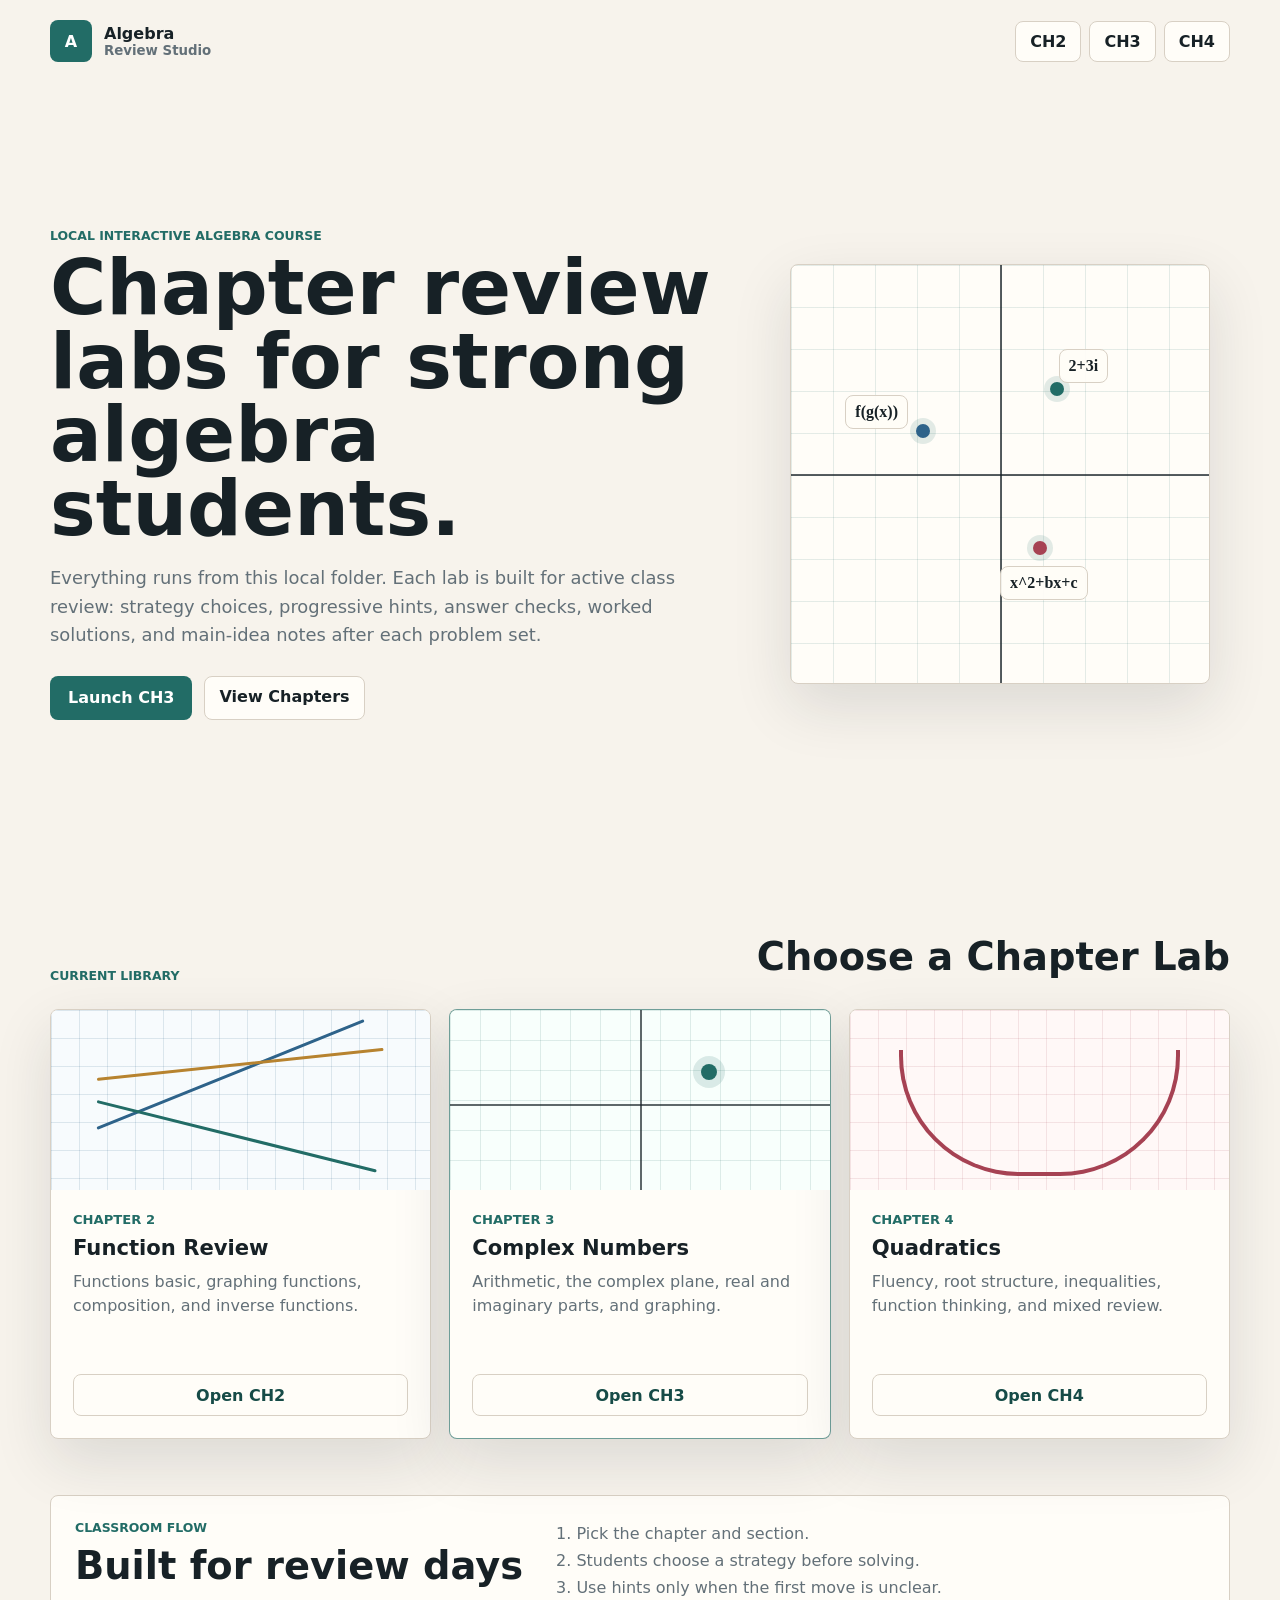
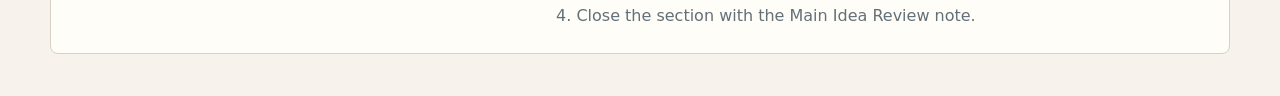
==== index.html @ 5899840d "Add files via upload" ====
<!doctype html>
<html lang="en">
  <head>
    <meta charset="utf-8">
    <meta name="viewport" content="width=device-width, initial-scale=1">
    <title>Algebra Review Studio</title>
    <link rel="stylesheet" href="styles.css">
  </head>
  <body>
    <header class="site-header">
      <a class="brand" href="index.html" aria-label="Algebra Review Studio home">
        <span class="brand-mark">A</span>
        <span>
          <strong>Algebra</strong>
          <small>Review Studio</small>
        </span>
      </a>
      <nav aria-label="Chapter navigation">
        <a href="Algebra/CH2-Function-Review/index.html">CH2</a>
        <a href="Algebra/CH3-Complex-Numbers/index.html">CH3</a>
        <a href="Algebra/CH4-Quadratics/index.html">CH4</a>
      </nav>
    </header>

    <main>
      <section class="hero">
        <div class="hero-copy">
          <p class="eyebrow">Local Interactive Algebra Course</p>
          <h1>Chapter review labs for strong algebra students.</h1>
          <p>
            Everything runs from this local folder. Each lab is built for active class review: strategy choices, progressive hints,
            answer checks, worked solutions, and main-idea notes after each problem set.
          </p>
          <div class="hero-actions">
            <a class="primary-link" href="Algebra/CH3-Complex-Numbers/index.html">Launch CH3</a>
            <a class="secondary-link" href="#chapters">View Chapters</a>
          </div>
        </div>
        <div class="math-scene" aria-label="Algebra visual">
          <div class="plane-card">
            <div class="axis x-axis"></div>
            <div class="axis y-axis"></div>
            <span class="point point-a"></span>
            <span class="point point-b"></span>
            <span class="point point-c"></span>
            <span class="label label-a">2+3i</span>
            <span class="label label-b">f(g(x))</span>
            <span class="label label-c">x^2+bx+c</span>
          </div>
        </div>
      </section>

      <section id="chapters" class="chapter-band" aria-label="Available chapters">
        <div class="section-heading">
          <p class="eyebrow">Current Library</p>
          <h2>Choose a Chapter Lab</h2>
        </div>

        <div class="chapter-grid">
          <article class="chapter-card">
            <div class="chapter-visual functions-visual" aria-hidden="true">
              <span></span><span></span><span></span>
            </div>
            <div class="chapter-body">
              <p class="chapter-number">Chapter 2</p>
              <h3>Function Review</h3>
              <p>Functions basic, graphing functions, composition, and inverse functions.</p>
              <a href="Algebra/CH2-Function-Review/index.html">Open CH2</a>
            </div>
          </article>

          <article class="chapter-card featured">
            <div class="chapter-visual complex-visual" aria-hidden="true">
              <span class="complex-axis real"></span>
              <span class="complex-axis imag"></span>
              <span class="complex-dot"></span>
            </div>
            <div class="chapter-body">
              <p class="chapter-number">Chapter 3</p>
              <h3>Complex Numbers</h3>
              <p>Arithmetic, the complex plane, real and imaginary parts, and graphing.</p>
              <a href="Algebra/CH3-Complex-Numbers/index.html">Open CH3</a>
            </div>
          </article>

          <article class="chapter-card">
            <div class="chapter-visual quadratics-visual" aria-hidden="true">
              <span></span>
            </div>
            <div class="chapter-body">
              <p class="chapter-number">Chapter 4</p>
              <h3>Quadratics</h3>
              <p>Fluency, root structure, inequalities, function thinking, and mixed review.</p>
              <a href="Algebra/CH4-Quadratics/index.html">Open CH4</a>
            </div>
          </article>
        </div>
      </section>

      <section class="teacher-band" aria-label="Teaching workflow">
        <div class="workflow">
          <div>
            <p class="eyebrow">Classroom Flow</p>
            <h2>Built for review days</h2>
          </div>
          <ol>
            <li>Pick the chapter and section.</li>
            <li>Students choose a strategy before solving.</li>
            <li>Use hints only when the first move is unclear.</li>
            <li>Close the section with the Main Idea Review note.</li>
          </ol>
        </div>
      </section>
    </main>
  </body>
</html>
---- styles.css ----
:root {
  --bg: #f7f3ec;
  --ink: #172126;
  --muted: #637078;
  --line: #d8d0c4;
  --panel: #fffdf8;
  --teal: #226c66;
  --teal-dark: #164b47;
  --blue: #2e638a;
  --rose: #a64253;
  --gold: #b7832f;
  --shadow: 0 22px 60px rgba(24, 33, 38, 0.12);
}

* {
  box-sizing: border-box;
}

html {
  scroll-behavior: smooth;
}

body {
  margin: 0;
  color: var(--ink);
  background: var(--bg);
  font-family: Inter, ui-sans-serif, system-ui, -apple-system, BlinkMacSystemFont, "Segoe UI", sans-serif;
}

a {
  color: inherit;
  text-decoration: none;
}

.site-header {
  display: flex;
  align-items: center;
  justify-content: space-between;
  gap: 24px;
  width: min(1180px, calc(100% - 32px));
  margin: 0 auto;
  padding: 20px 0;
}

.brand {
  display: inline-flex;
  align-items: center;
  gap: 12px;
}

.brand-mark {
  display: grid;
  width: 42px;
  height: 42px;
  place-items: center;
  border-radius: 8px;
  background: var(--teal);
  color: #fff;
  font-weight: 900;
}

.brand strong,
.brand small {
  display: block;
}

.brand small {
  color: var(--muted);
  font-weight: 700;
}

nav {
  display: flex;
  flex-wrap: wrap;
  gap: 8px;
}

nav a,
.secondary-link {
  min-height: 40px;
  padding: 10px 14px;
  border: 1px solid var(--line);
  border-radius: 8px;
  background: var(--panel);
  font-weight: 800;
}

nav a:hover,
.secondary-link:hover {
  border-color: var(--teal);
}

.hero,
.chapter-band,
.teacher-band {
  width: min(1180px, calc(100% - 32px));
  margin: 0 auto;
}

.hero {
  display: grid;
  grid-template-columns: minmax(0, 1fr) minmax(320px, 460px);
  gap: 36px;
  align-items: center;
  min-height: calc(100vh - 88px);
  padding: 28px 0 56px;
}

.eyebrow {
  margin: 0 0 8px;
  color: var(--teal);
  font-size: 0.78rem;
  font-weight: 900;
  letter-spacing: 0;
  text-transform: uppercase;
}

h1,
h2,
h3,
p {
  margin-top: 0;
}

h1 {
  max-width: 760px;
  margin-bottom: 18px;
  font-size: clamp(2.55rem, 6vw, 5.8rem);
  line-height: 0.96;
  letter-spacing: 0;
}

h2 {
  margin-bottom: 12px;
  font-size: clamp(1.8rem, 3vw, 2.7rem);
  letter-spacing: 0;
}

h3 {
  margin-bottom: 10px;
  font-size: 1.32rem;
}

.hero-copy > p:not(.eyebrow) {
  max-width: 680px;
  color: var(--muted);
  font-size: 1.12rem;
  line-height: 1.6;
}

.hero-actions {
  display: flex;
  flex-wrap: wrap;
  gap: 12px;
  margin-top: 26px;
}

.primary-link {
  min-height: 44px;
  padding: 12px 18px;
  border-radius: 8px;
  background: var(--teal);
  color: #fff;
  font-weight: 900;
}

.primary-link:hover {
  background: var(--teal-dark);
}

.math-scene {
  min-height: 420px;
  display: grid;
  place-items: center;
}

.plane-card {
  position: relative;
  width: min(100%, 420px);
  aspect-ratio: 1;
  border: 1px solid var(--line);
  border-radius: 8px;
  overflow: hidden;
  background:
    linear-gradient(to right, rgba(34, 108, 102, 0.12) 1px, transparent 1px),
    linear-gradient(to bottom, rgba(34, 108, 102, 0.12) 1px, transparent 1px),
    var(--panel);
  background-size: 42px 42px;
  box-shadow: var(--shadow);
}

.axis {
  position: absolute;
  background: rgba(23, 33, 38, 0.72);
}

.x-axis {
  top: 50%;
  left: 0;
  width: 100%;
  height: 2px;
}

.y-axis {
  top: 0;
  left: 50%;
  width: 2px;
  height: 100%;
}

.point {
  position: absolute;
  width: 14px;
  height: 14px;
  border-radius: 50%;
  box-shadow: 0 0 0 6px rgba(34, 108, 102, 0.13);
}

.point-a {
  left: 62%;
  top: 28%;
  background: var(--teal);
}

.point-b {
  left: 30%;
  top: 38%;
  background: var(--blue);
}

.point-c {
  left: 58%;
  top: 66%;
  background: var(--rose);
}

.label {
  position: absolute;
  padding: 7px 9px;
  border: 1px solid var(--line);
  border-radius: 8px;
  background: rgba(255, 253, 248, 0.92);
  font-family: "Cambria Math", Cambria, Georgia, serif;
  font-weight: 800;
}

.label-a {
  left: 64%;
  top: 20%;
}

.label-b {
  left: 13%;
  top: 31%;
}

.label-c {
  left: 50%;
  top: 72%;
}

.chapter-band {
  padding: 40px 0 56px;
}

.section-heading {
  display: flex;
  align-items: end;
  justify-content: space-between;
  gap: 20px;
  margin-bottom: 18px;
}

.chapter-grid {
  display: grid;
  grid-template-columns: repeat(3, minmax(0, 1fr));
  gap: 18px;
}

.chapter-card {
  display: grid;
  grid-template-rows: 180px 1fr;
  min-height: 430px;
  border: 1px solid var(--line);
  border-radius: 8px;
  overflow: hidden;
  background: var(--panel);
  box-shadow: var(--shadow);
}

.chapter-card.featured {
  border-color: rgba(34, 108, 102, 0.65);
}

.chapter-visual {
  position: relative;
  overflow: hidden;
  background: #ede7dc;
}

.functions-visual {
  background:
    linear-gradient(to right, rgba(46, 99, 138, 0.14) 1px, transparent 1px),
    linear-gradient(to bottom, rgba(46, 99, 138, 0.14) 1px, transparent 1px),
    #f7fbfd;
  background-size: 28px 28px;
}

.functions-visual span {
  position: absolute;
  left: 12%;
  width: 76%;
  height: 3px;
  border-radius: 999px;
  background: var(--blue);
  transform-origin: left center;
}

.functions-visual span:nth-child(1) {
  top: 65%;
  transform: rotate(-22deg);
}

.functions-visual span:nth-child(2) {
  top: 50%;
  background: var(--teal);
  transform: rotate(14deg);
}

.functions-visual span:nth-child(3) {
  top: 38%;
  background: var(--gold);
  transform: rotate(-6deg);
}

.complex-visual {
  background:
    linear-gradient(to right, rgba(34, 108, 102, 0.13) 1px, transparent 1px),
    linear-gradient(to bottom, rgba(34, 108, 102, 0.13) 1px, transparent 1px),
    #f8fffc;
  background-size: 30px 30px;
}

.complex-axis {
  position: absolute;
  background: rgba(23, 33, 38, 0.68);
}

.complex-axis.real {
  left: 0;
  top: 52%;
  width: 100%;
  height: 2px;
}

.complex-axis.imag {
  left: 50%;
  top: 0;
  width: 2px;
  height: 100%;
}

.complex-dot {
  position: absolute;
  left: 66%;
  top: 30%;
  width: 16px;
  height: 16px;
  border-radius: 50%;
  background: var(--teal);
  box-shadow: 0 0 0 8px rgba(34, 108, 102, 0.14);
}

.quadratics-visual {
  background:
    linear-gradient(to right, rgba(166, 66, 83, 0.12) 1px, transparent 1px),
    linear-gradient(to bottom, rgba(166, 66, 83, 0.12) 1px, transparent 1px),
    #fff8f7;
  background-size: 28px 28px;
}

.quadratics-visual span {
  position: absolute;
  left: 13%;
  top: 22%;
  width: 74%;
  height: 70%;
  border: 4px solid var(--rose);
  border-top: 0;
  border-radius: 0 0 120px 120px;
}

.chapter-body {
  display: flex;
  flex-direction: column;
  padding: 22px;
}

.chapter-number {
  margin-bottom: 8px;
  color: var(--teal);
  font-size: 0.82rem;
  font-weight: 900;
  text-transform: uppercase;
}

.chapter-body p:not(.chapter-number) {
  color: var(--muted);
  line-height: 1.5;
}

.chapter-body a {
  display: inline-flex;
  align-items: center;
  justify-content: center;
  min-height: 42px;
  margin-top: auto;
  padding: 10px 14px;
  border: 1px solid var(--line);
  border-radius: 8px;
  color: var(--teal-dark);
  font-weight: 900;
}

.chapter-body a:hover {
  border-color: var(--teal);
  background: #e7f0ed;
}

.teacher-band {
  padding: 0 0 42px;
}

.workflow {
  display: grid;
  grid-template-columns: 0.7fr 1fr;
  gap: 24px;
  align-items: start;
  padding: 24px;
  border: 1px solid var(--line);
  border-radius: 8px;
  background: var(--panel);
}

.workflow ol {
  margin: 0;
  padding-left: 22px;
  color: var(--muted);
  line-height: 1.7;
}

@media (max-width: 920px) {
  .hero,
  .chapter-grid,
  .workflow {
    grid-template-columns: 1fr;
  }

  .hero {
    min-height: auto;
  }

  .math-scene {
    min-height: 340px;
  }
}

@media (max-width: 620px) {
  .site-header,
  .section-heading {
    align-items: stretch;
    flex-direction: column;
  }

  nav a {
    flex: 1;
    text-align: center;
  }

  .hero,
  .chapter-band,
  .teacher-band,
  .site-header {
    width: min(100% - 20px, 1180px);
  }

  .chapter-card {
    min-height: 390px;
  }
}
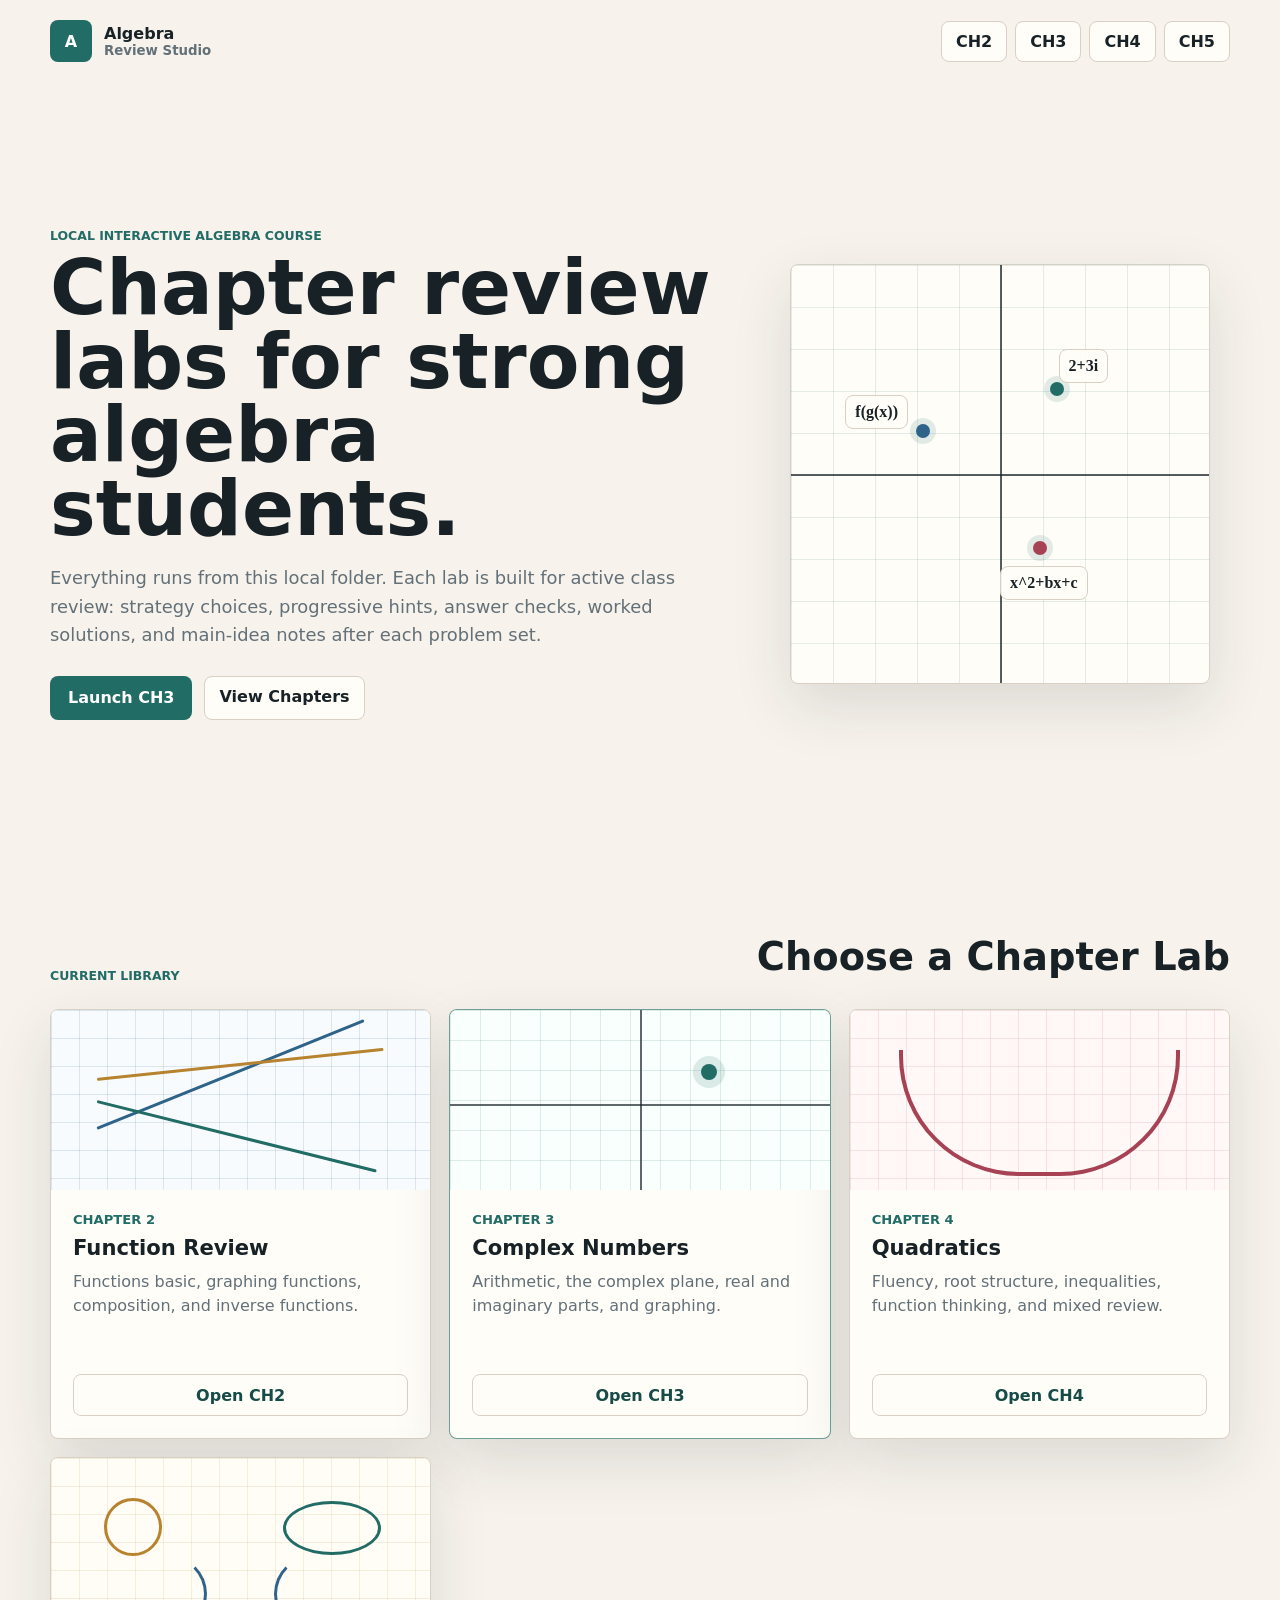
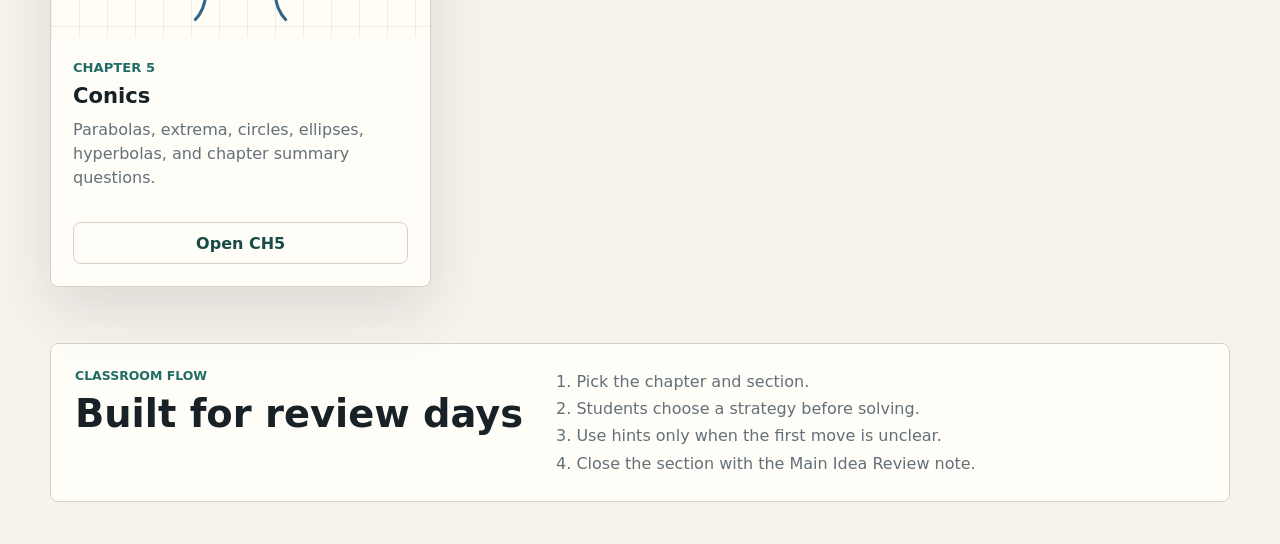
==== commit 23a4a707: "Add files via upload" ====
--- a/index.html
+++ b/index.html
@@ -19,6 +19,7 @@
         <a href="Algebra/CH2-Function-Review/index.html">CH2</a>
         <a href="Algebra/CH3-Complex-Numbers/index.html">CH3</a>
         <a href="Algebra/CH4-Quadratics/index.html">CH4</a>
+        <a href="Algebra/CH5-Conics/index.html">CH5</a>
       </nav>
     </header>
 
@@ -94,6 +95,21 @@
               <a href="Algebra/CH4-Quadratics/index.html">Open CH4</a>
             </div>
           </article>
+
+          <article class="chapter-card">
+            <div class="chapter-visual conics-visual" aria-hidden="true">
+              <span class="conic circle"></span>
+              <span class="conic ellipse"></span>
+              <span class="conic hyperbola-left"></span>
+              <span class="conic hyperbola-right"></span>
+            </div>
+            <div class="chapter-body">
+              <p class="chapter-number">Chapter 5</p>
+              <h3>Conics</h3>
+              <p>Parabolas, extrema, circles, ellipses, hyperbolas, and chapter summary questions.</p>
+              <a href="Algebra/CH5-Conics/index.html">Open CH5</a>
+            </div>
+          </article>
         </div>
       </section>
 
--- a/styles.css
+++ b/styles.css
@@ -390,6 +390,58 @@
   border-radius: 0 0 120px 120px;
 }
 
+.conics-visual {
+  background:
+    linear-gradient(to right, rgba(183, 131, 47, 0.13) 1px, transparent 1px),
+    linear-gradient(to bottom, rgba(183, 131, 47, 0.13) 1px, transparent 1px),
+    #fffdf5;
+  background-size: 28px 28px;
+}
+
+.conic {
+  position: absolute;
+  border: 3px solid var(--gold);
+}
+
+.conic.circle {
+  left: 14%;
+  top: 22%;
+  width: 58px;
+  height: 58px;
+  border-radius: 50%;
+}
+
+.conic.ellipse {
+  right: 13%;
+  top: 24%;
+  width: 98px;
+  height: 54px;
+  border-radius: 50%;
+  border-color: var(--teal);
+}
+
+.conic.hyperbola-left,
+.conic.hyperbola-right {
+  top: 54%;
+  width: 88px;
+  height: 78px;
+  border-color: var(--blue);
+  border-top-color: transparent;
+  border-bottom-color: transparent;
+}
+
+.conic.hyperbola-left {
+  left: 18%;
+  border-left-color: transparent;
+  border-radius: 0 80px 80px 0;
+}
+
+.conic.hyperbola-right {
+  right: 18%;
+  border-right-color: transparent;
+  border-radius: 80px 0 0 80px;
+}
+
 .chapter-body {
   display: flex;
   flex-direction: column;
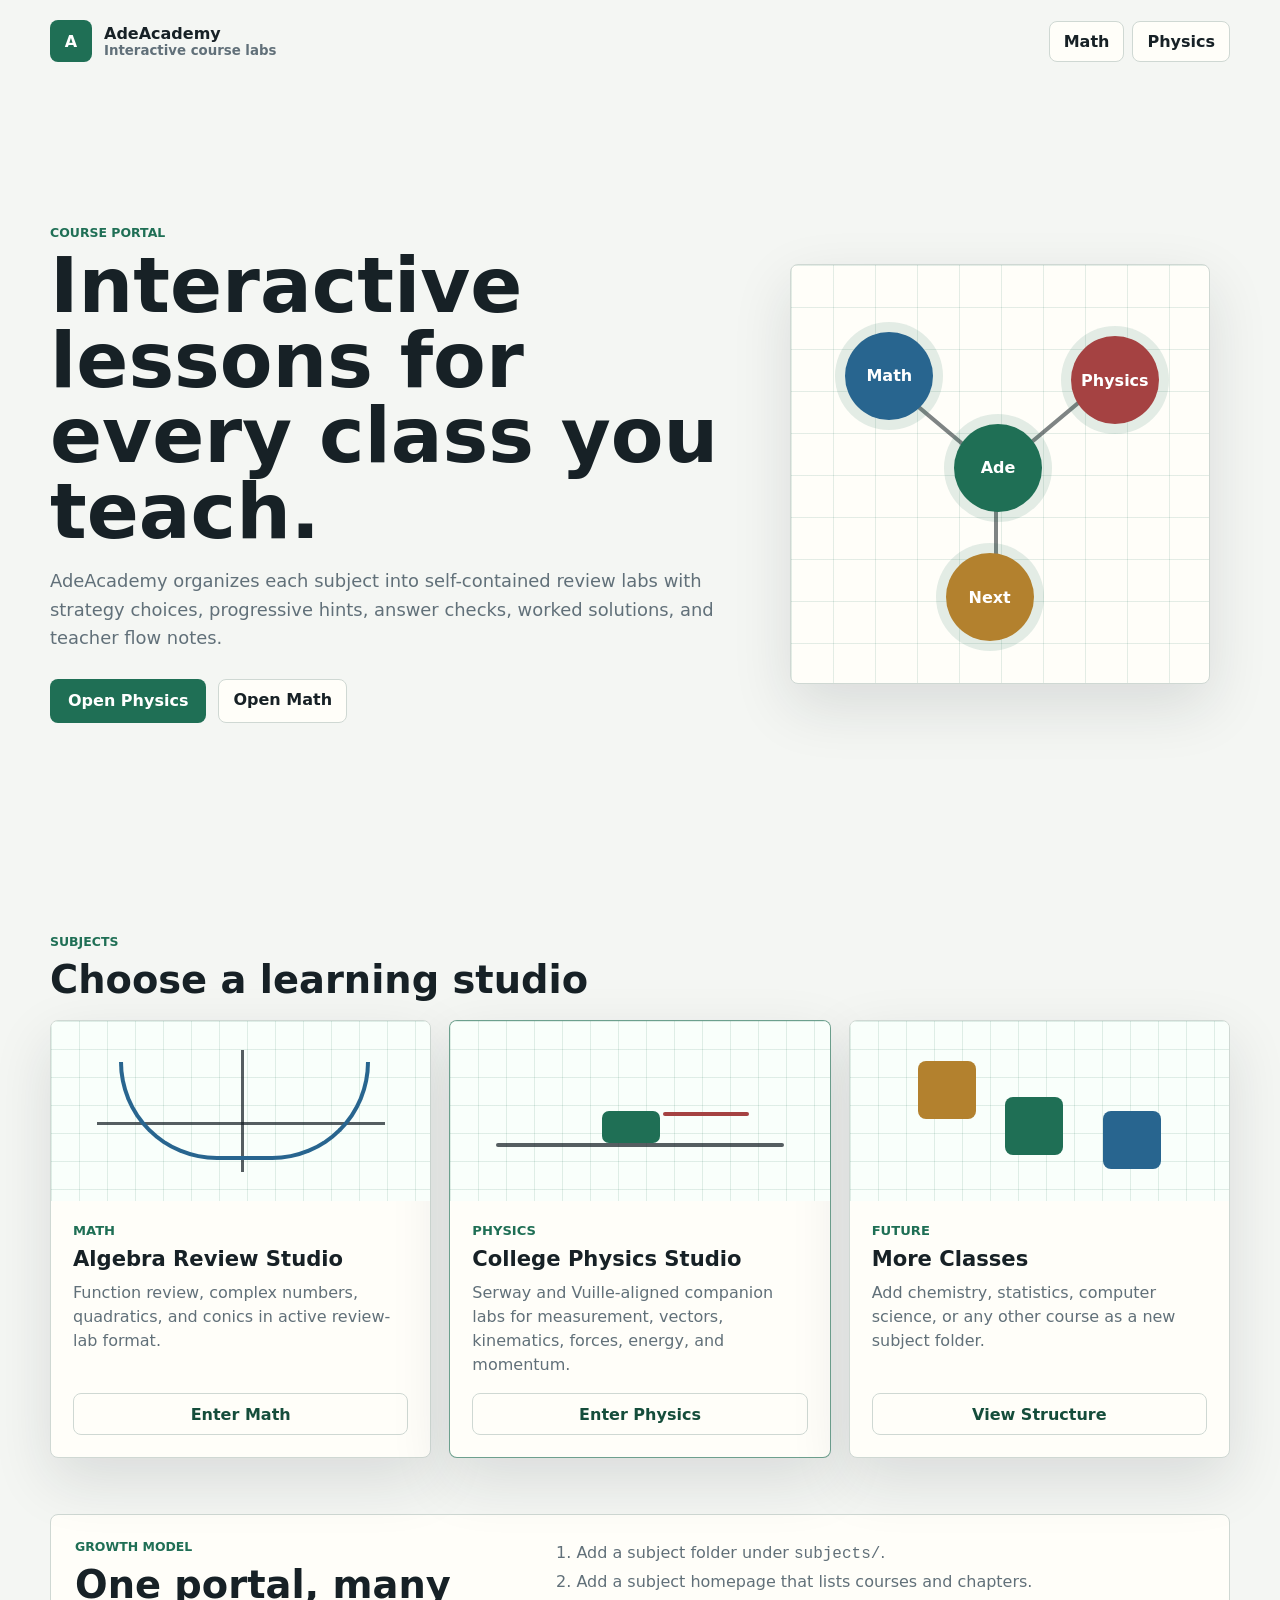
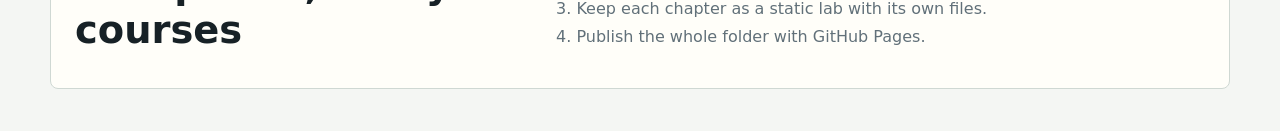
==== commit 06ec8075: "Add AdeAcademy course portal" ====
--- a/index.html
+++ b/index.html
@@ -3,127 +3,107 @@
   <head>
     <meta charset="utf-8">
     <meta name="viewport" content="width=device-width, initial-scale=1">
-    <title>Algebra Review Studio</title>
+    <title>AdeAcademy</title>
     <link rel="stylesheet" href="styles.css">
   </head>
   <body>
     <header class="site-header">
-      <a class="brand" href="index.html" aria-label="Algebra Review Studio home">
+      <a class="brand" href="index.html" aria-label="AdeAcademy home">
         <span class="brand-mark">A</span>
         <span>
-          <strong>Algebra</strong>
-          <small>Review Studio</small>
+          <strong>AdeAcademy</strong>
+          <small>Interactive course labs</small>
         </span>
       </a>
-      <nav aria-label="Chapter navigation">
-        <a href="Algebra/CH2-Function-Review/index.html">CH2</a>
-        <a href="Algebra/CH3-Complex-Numbers/index.html">CH3</a>
-        <a href="Algebra/CH4-Quadratics/index.html">CH4</a>
-        <a href="Algebra/CH5-Conics/index.html">CH5</a>
+      <nav aria-label="Subject navigation">
+        <a href="subjects/math/index.html">Math</a>
+        <a href="subjects/physics/index.html">Physics</a>
       </nav>
     </header>
 
     <main>
       <section class="hero">
         <div class="hero-copy">
-          <p class="eyebrow">Local Interactive Algebra Course</p>
-          <h1>Chapter review labs for strong algebra students.</h1>
+          <p class="eyebrow">Course Portal</p>
+          <h1>Interactive lessons for every class you teach.</h1>
           <p>
-            Everything runs from this local folder. Each lab is built for active class review: strategy choices, progressive hints,
-            answer checks, worked solutions, and main-idea notes after each problem set.
+            AdeAcademy organizes each subject into self-contained review labs with strategy choices,
+            progressive hints, answer checks, worked solutions, and teacher flow notes.
           </p>
           <div class="hero-actions">
-            <a class="primary-link" href="Algebra/CH3-Complex-Numbers/index.html">Launch CH3</a>
-            <a class="secondary-link" href="#chapters">View Chapters</a>
+            <a class="primary-link" href="subjects/physics/index.html">Open Physics</a>
+            <a class="secondary-link" href="subjects/math/index.html">Open Math</a>
           </div>
         </div>
-        <div class="math-scene" aria-label="Algebra visual">
-          <div class="plane-card">
-            <div class="axis x-axis"></div>
-            <div class="axis y-axis"></div>
-            <span class="point point-a"></span>
-            <span class="point point-b"></span>
-            <span class="point point-c"></span>
-            <span class="label label-a">2+3i</span>
-            <span class="label label-b">f(g(x))</span>
-            <span class="label label-c">x^2+bx+c</span>
+        <div class="academy-scene" aria-label="AdeAcademy course map">
+          <div class="course-map">
+            <span class="node hub">Ade</span>
+            <span class="node math-node">Math</span>
+            <span class="node physics-node">Physics</span>
+            <span class="node future-node">Next</span>
+            <span class="link link-one"></span>
+            <span class="link link-two"></span>
+            <span class="link link-three"></span>
           </div>
         </div>
       </section>
 
-      <section id="chapters" class="chapter-band" aria-label="Available chapters">
+      <section class="subject-band" aria-label="Available subjects">
         <div class="section-heading">
-          <p class="eyebrow">Current Library</p>
-          <h2>Choose a Chapter Lab</h2>
+          <p class="eyebrow">Subjects</p>
+          <h2>Choose a learning studio</h2>
         </div>
 
-        <div class="chapter-grid">
-          <article class="chapter-card">
-            <div class="chapter-visual functions-visual" aria-hidden="true">
-              <span></span><span></span><span></span>
+        <div class="subject-grid">
+          <article class="subject-card">
+            <div class="subject-visual math-visual" aria-hidden="true">
+              <span class="axis x"></span><span class="axis y"></span><span class="curve"></span>
             </div>
-            <div class="chapter-body">
-              <p class="chapter-number">Chapter 2</p>
-              <h3>Function Review</h3>
-              <p>Functions basic, graphing functions, composition, and inverse functions.</p>
-              <a href="Algebra/CH2-Function-Review/index.html">Open CH2</a>
+            <div class="subject-body">
+              <p class="subject-label">Math</p>
+              <h3>Algebra Review Studio</h3>
+              <p>Function review, complex numbers, quadratics, and conics in active review-lab format.</p>
+              <a href="subjects/math/index.html">Enter Math</a>
             </div>
           </article>
 
-          <article class="chapter-card featured">
-            <div class="chapter-visual complex-visual" aria-hidden="true">
-              <span class="complex-axis real"></span>
-              <span class="complex-axis imag"></span>
-              <span class="complex-dot"></span>
+          <article class="subject-card featured">
+            <div class="subject-visual physics-visual" aria-hidden="true">
+              <span class="track"></span><span class="cart"></span><span class="vector"></span>
             </div>
-            <div class="chapter-body">
-              <p class="chapter-number">Chapter 3</p>
-              <h3>Complex Numbers</h3>
-              <p>Arithmetic, the complex plane, real and imaginary parts, and graphing.</p>
-              <a href="Algebra/CH3-Complex-Numbers/index.html">Open CH3</a>
+            <div class="subject-body">
+              <p class="subject-label">Physics</p>
+              <h3>College Physics Studio</h3>
+              <p>Serway and Vuille-aligned companion labs for measurement, vectors, kinematics, forces, energy, and momentum.</p>
+              <a href="subjects/physics/index.html">Enter Physics</a>
             </div>
           </article>
 
-          <article class="chapter-card">
-            <div class="chapter-visual quadratics-visual" aria-hidden="true">
-              <span></span>
+          <article class="subject-card">
+            <div class="subject-visual future-visual" aria-hidden="true">
+              <span></span><span></span><span></span>
             </div>
-            <div class="chapter-body">
-              <p class="chapter-number">Chapter 4</p>
-              <h3>Quadratics</h3>
-              <p>Fluency, root structure, inequalities, function thinking, and mixed review.</p>
-              <a href="Algebra/CH4-Quadratics/index.html">Open CH4</a>
-            </div>
-          </article>
-
-          <article class="chapter-card">
-            <div class="chapter-visual conics-visual" aria-hidden="true">
-              <span class="conic circle"></span>
-              <span class="conic ellipse"></span>
-              <span class="conic hyperbola-left"></span>
-              <span class="conic hyperbola-right"></span>
-            </div>
-            <div class="chapter-body">
-              <p class="chapter-number">Chapter 5</p>
-              <h3>Conics</h3>
-              <p>Parabolas, extrema, circles, ellipses, hyperbolas, and chapter summary questions.</p>
-              <a href="Algebra/CH5-Conics/index.html">Open CH5</a>
+            <div class="subject-body">
+              <p class="subject-label">Future</p>
+              <h3>More Classes</h3>
+              <p>Add chemistry, statistics, computer science, or any other course as a new subject folder.</p>
+              <a href="README.md">View Structure</a>
             </div>
           </article>
         </div>
       </section>
 
-      <section class="teacher-band" aria-label="Teaching workflow">
+      <section class="workflow-band" aria-label="Teaching workflow">
         <div class="workflow">
           <div>
-            <p class="eyebrow">Classroom Flow</p>
-            <h2>Built for review days</h2>
+            <p class="eyebrow">Growth Model</p>
+            <h2>One portal, many courses</h2>
           </div>
           <ol>
-            <li>Pick the chapter and section.</li>
-            <li>Students choose a strategy before solving.</li>
-            <li>Use hints only when the first move is unclear.</li>
-            <li>Close the section with the Main Idea Review note.</li>
+            <li>Add a subject folder under <span class="code">subjects/</span>.</li>
+            <li>Add a subject homepage that lists courses and chapters.</li>
+            <li>Keep each chapter as a static lab with its own files.</li>
+            <li>Publish the whole folder with GitHub Pages.</li>
           </ol>
         </div>
       </section>
--- a/styles.css
+++ b/styles.css
@@ -1,14 +1,14 @@
 :root {
-  --bg: #f7f3ec;
+  --bg: #f4f6f3;
   --ink: #172126;
-  --muted: #637078;
-  --line: #d8d0c4;
-  --panel: #fffdf8;
-  --teal: #226c66;
-  --teal-dark: #164b47;
-  --blue: #2e638a;
-  --rose: #a64253;
-  --gold: #b7832f;
+  --muted: #617079;
+  --line: #cfd8d3;
+  --panel: #fffef9;
+  --green: #1f6f55;
+  --green-dark: #154d3b;
+  --blue: #28658f;
+  --red: #a54242;
+  --gold: #b3812e;
   --shadow: 0 22px 60px rgba(24, 33, 38, 0.12);
 }
 
@@ -32,13 +32,19 @@
   text-decoration: none;
 }
 
+.site-header,
+.hero,
+.subject-band,
+.workflow-band {
+  width: min(1180px, calc(100% - 32px));
+  margin: 0 auto;
+}
+
 .site-header {
   display: flex;
   align-items: center;
   justify-content: space-between;
   gap: 24px;
-  width: min(1180px, calc(100% - 32px));
-  margin: 0 auto;
   padding: 20px 0;
 }
 
@@ -54,7 +60,7 @@
   height: 42px;
   place-items: center;
   border-radius: 8px;
-  background: var(--teal);
+  background: var(--green);
   color: #fff;
   font-weight: 900;
 }
@@ -87,14 +93,7 @@
 
 nav a:hover,
 .secondary-link:hover {
-  border-color: var(--teal);
-}
-
-.hero,
-.chapter-band,
-.teacher-band {
-  width: min(1180px, calc(100% - 32px));
-  margin: 0 auto;
+  border-color: var(--green);
 }
 
 .hero {
@@ -108,7 +107,7 @@
 
 .eyebrow {
   margin: 0 0 8px;
-  color: var(--teal);
+  color: var(--green);
   font-size: 0.78rem;
   font-weight: 900;
   letter-spacing: 0;
@@ -123,10 +122,10 @@
 }
 
 h1 {
-  max-width: 760px;
+  max-width: 800px;
   margin-bottom: 18px;
-  font-size: clamp(2.55rem, 6vw, 5.8rem);
-  line-height: 0.96;
+  font-size: clamp(2.55rem, 6vw, 5.6rem);
+  line-height: 0.98;
   letter-spacing: 0;
 }
 
@@ -142,7 +141,7 @@
 }
 
 .hero-copy > p:not(.eyebrow) {
-  max-width: 680px;
+  max-width: 690px;
   color: var(--muted);
   font-size: 1.12rem;
   line-height: 1.6;
@@ -159,22 +158,22 @@
   min-height: 44px;
   padding: 12px 18px;
   border-radius: 8px;
-  background: var(--teal);
+  background: var(--green);
   color: #fff;
   font-weight: 900;
 }
 
 .primary-link:hover {
-  background: var(--teal-dark);
-}
-
-.math-scene {
+  background: var(--green-dark);
+}
+
+.academy-scene {
   min-height: 420px;
   display: grid;
   place-items: center;
 }
 
-.plane-card {
+.course-map {
   position: relative;
   width: min(100%, 420px);
   aspect-ratio: 1;
@@ -182,105 +181,91 @@
   border-radius: 8px;
   overflow: hidden;
   background:
-    linear-gradient(to right, rgba(34, 108, 102, 0.12) 1px, transparent 1px),
-    linear-gradient(to bottom, rgba(34, 108, 102, 0.12) 1px, transparent 1px),
+    linear-gradient(to right, rgba(31, 111, 85, 0.12) 1px, transparent 1px),
+    linear-gradient(to bottom, rgba(31, 111, 85, 0.12) 1px, transparent 1px),
     var(--panel);
   background-size: 42px 42px;
   box-shadow: var(--shadow);
 }
 
-.axis {
-  position: absolute;
-  background: rgba(23, 33, 38, 0.72);
-}
-
-.x-axis {
-  top: 50%;
-  left: 0;
-  width: 100%;
-  height: 2px;
-}
-
-.y-axis {
-  top: 0;
-  left: 50%;
-  width: 2px;
-  height: 100%;
-}
-
-.point {
-  position: absolute;
-  width: 14px;
-  height: 14px;
+.node {
+  position: absolute;
+  z-index: 2;
+  display: grid;
+  width: 88px;
+  height: 88px;
+  place-items: center;
   border-radius: 50%;
-  box-shadow: 0 0 0 6px rgba(34, 108, 102, 0.13);
-}
-
-.point-a {
-  left: 62%;
-  top: 28%;
-  background: var(--teal);
-}
-
-.point-b {
-  left: 30%;
+  background: var(--green);
+  color: #fff;
+  font-weight: 900;
+  box-shadow: 0 0 0 10px rgba(31, 111, 85, 0.12);
+}
+
+.hub {
+  left: 39%;
   top: 38%;
+}
+
+.math-node {
+  left: 13%;
+  top: 16%;
   background: var(--blue);
 }
 
-.point-c {
-  left: 58%;
-  top: 66%;
-  background: var(--rose);
-}
-
-.label {
-  position: absolute;
-  padding: 7px 9px;
-  border: 1px solid var(--line);
-  border-radius: 8px;
-  background: rgba(255, 253, 248, 0.92);
-  font-family: "Cambria Math", Cambria, Georgia, serif;
-  font-weight: 800;
-}
-
-.label-a {
-  left: 64%;
-  top: 20%;
-}
-
-.label-b {
-  left: 13%;
-  top: 31%;
-}
-
-.label-c {
-  left: 50%;
-  top: 72%;
-}
-
-.chapter-band {
+.physics-node {
+  right: 12%;
+  top: 17%;
+  background: var(--red);
+}
+
+.future-node {
+  left: 37%;
+  bottom: 10%;
+  background: var(--gold);
+}
+
+.link {
+  position: absolute;
+  left: 49%;
+  top: 49%;
+  width: 120px;
+  height: 4px;
+  border-radius: 999px;
+  background: rgba(23, 33, 38, 0.55);
+  transform-origin: left center;
+}
+
+.link-one {
+  transform: rotate(-140deg);
+}
+
+.link-two {
+  transform: rotate(-40deg);
+}
+
+.link-three {
+  transform: rotate(90deg);
+}
+
+.subject-band {
   padding: 40px 0 56px;
 }
 
 .section-heading {
-  display: flex;
-  align-items: end;
-  justify-content: space-between;
-  gap: 20px;
   margin-bottom: 18px;
 }
 
-.chapter-grid {
+.subject-grid {
   display: grid;
   grid-template-columns: repeat(3, minmax(0, 1fr));
   gap: 18px;
 }
 
-.chapter-card {
+.subject-card {
   display: grid;
   grid-template-rows: 180px 1fr;
-  min-height: 430px;
+  min-height: 420px;
   border: 1px solid var(--line);
   border-radius: 8px;
   overflow: hidden;
@@ -288,180 +273,125 @@
   box-shadow: var(--shadow);
 }
 
-.chapter-card.featured {
-  border-color: rgba(34, 108, 102, 0.65);
-}
-
-.chapter-visual {
+.subject-card.featured {
+  border-color: rgba(31, 111, 85, 0.65);
+}
+
+.subject-visual {
   position: relative;
   overflow: hidden;
-  background: #ede7dc;
-}
-
-.functions-visual {
   background:
-    linear-gradient(to right, rgba(46, 99, 138, 0.14) 1px, transparent 1px),
-    linear-gradient(to bottom, rgba(46, 99, 138, 0.14) 1px, transparent 1px),
-    #f7fbfd;
+    linear-gradient(to right, rgba(31, 111, 85, 0.12) 1px, transparent 1px),
+    linear-gradient(to bottom, rgba(31, 111, 85, 0.12) 1px, transparent 1px),
+    #f9fffb;
   background-size: 28px 28px;
 }
 
-.functions-visual span {
-  position: absolute;
+.math-visual .axis {
+  position: absolute;
+  background: rgba(23, 33, 38, 0.72);
+}
+
+.math-visual .x {
   left: 12%;
+  top: 56%;
   width: 76%;
   height: 3px;
+}
+
+.math-visual .y {
+  left: 50%;
+  top: 16%;
+  width: 3px;
+  height: 68%;
+}
+
+.math-visual .curve {
+  position: absolute;
+  left: 18%;
+  top: 23%;
+  width: 66%;
+  height: 54%;
+  border: 4px solid var(--blue);
+  border-top: 0;
+  border-radius: 0 0 110px 110px;
+}
+
+.physics-visual .track {
+  position: absolute;
+  left: 12%;
+  right: 12%;
+  bottom: 30%;
+  height: 4px;
   border-radius: 999px;
-  background: var(--blue);
-  transform-origin: left center;
-}
-
-.functions-visual span:nth-child(1) {
-  top: 65%;
-  transform: rotate(-22deg);
-}
-
-.functions-visual span:nth-child(2) {
-  top: 50%;
-  background: var(--teal);
-  transform: rotate(14deg);
-}
-
-.functions-visual span:nth-child(3) {
-  top: 38%;
-  background: var(--gold);
-  transform: rotate(-6deg);
-}
-
-.complex-visual {
-  background:
-    linear-gradient(to right, rgba(34, 108, 102, 0.13) 1px, transparent 1px),
-    linear-gradient(to bottom, rgba(34, 108, 102, 0.13) 1px, transparent 1px),
-    #f8fffc;
-  background-size: 30px 30px;
-}
-
-.complex-axis {
-  position: absolute;
-  background: rgba(23, 33, 38, 0.68);
-}
-
-.complex-axis.real {
-  left: 0;
-  top: 52%;
-  width: 100%;
-  height: 2px;
-}
-
-.complex-axis.imag {
-  left: 50%;
-  top: 0;
-  width: 2px;
-  height: 100%;
-}
-
-.complex-dot {
-  position: absolute;
-  left: 66%;
-  top: 30%;
-  width: 16px;
-  height: 16px;
-  border-radius: 50%;
-  background: var(--teal);
-  box-shadow: 0 0 0 8px rgba(34, 108, 102, 0.14);
-}
-
-.quadratics-visual {
-  background:
-    linear-gradient(to right, rgba(166, 66, 83, 0.12) 1px, transparent 1px),
-    linear-gradient(to bottom, rgba(166, 66, 83, 0.12) 1px, transparent 1px),
-    #fff8f7;
-  background-size: 28px 28px;
-}
-
-.quadratics-visual span {
-  position: absolute;
-  left: 13%;
-  top: 22%;
-  width: 74%;
-  height: 70%;
-  border: 4px solid var(--rose);
-  border-top: 0;
-  border-radius: 0 0 120px 120px;
-}
-
-.conics-visual {
-  background:
-    linear-gradient(to right, rgba(183, 131, 47, 0.13) 1px, transparent 1px),
-    linear-gradient(to bottom, rgba(183, 131, 47, 0.13) 1px, transparent 1px),
-    #fffdf5;
-  background-size: 28px 28px;
-}
-
-.conic {
-  position: absolute;
-  border: 3px solid var(--gold);
-}
-
-.conic.circle {
-  left: 14%;
-  top: 22%;
+  background: rgba(23, 33, 38, 0.72);
+}
+
+.physics-visual .cart {
+  position: absolute;
+  left: 40%;
+  bottom: 32%;
+  width: 58px;
+  height: 32px;
+  border-radius: 7px;
+  background: var(--green);
+}
+
+.physics-visual .vector {
+  position: absolute;
+  left: 56%;
+  bottom: 47%;
+  width: 86px;
+  height: 4px;
+  border-radius: 999px;
+  background: var(--red);
+}
+
+.future-visual span {
+  position: absolute;
   width: 58px;
   height: 58px;
-  border-radius: 50%;
-}
-
-.conic.ellipse {
-  right: 13%;
-  top: 24%;
-  width: 98px;
-  height: 54px;
-  border-radius: 50%;
-  border-color: var(--teal);
-}
-
-.conic.hyperbola-left,
-.conic.hyperbola-right {
-  top: 54%;
-  width: 88px;
-  height: 78px;
-  border-color: var(--blue);
-  border-top-color: transparent;
-  border-bottom-color: transparent;
-}
-
-.conic.hyperbola-left {
+  border-radius: 8px;
+  background: var(--gold);
+}
+
+.future-visual span:nth-child(1) {
   left: 18%;
-  border-left-color: transparent;
-  border-radius: 0 80px 80px 0;
-}
-
-.conic.hyperbola-right {
+  top: 22%;
+}
+
+.future-visual span:nth-child(2) {
+  left: 41%;
+  top: 42%;
+  background: var(--green);
+}
+
+.future-visual span:nth-child(3) {
   right: 18%;
-  border-right-color: transparent;
-  border-radius: 80px 0 0 80px;
-}
-
-.chapter-body {
+  bottom: 18%;
+  background: var(--blue);
+}
+
+.subject-body {
   display: flex;
   flex-direction: column;
   padding: 22px;
 }
 
-.chapter-number {
+.subject-label {
   margin-bottom: 8px;
-  color: var(--teal);
+  color: var(--green);
   font-size: 0.82rem;
   font-weight: 900;
   text-transform: uppercase;
 }
 
-.chapter-body p:not(.chapter-number) {
+.subject-body p:not(.subject-label) {
   color: var(--muted);
   line-height: 1.5;
 }
 
-.chapter-body a {
+.subject-body a {
   display: inline-flex;
   align-items: center;
   justify-content: center;
@@ -470,16 +400,16 @@
   padding: 10px 14px;
   border: 1px solid var(--line);
   border-radius: 8px;
-  color: var(--teal-dark);
-  font-weight: 900;
-}
-
-.chapter-body a:hover {
-  border-color: var(--teal);
-  background: #e7f0ed;
-}
-
-.teacher-band {
+  color: var(--green-dark);
+  font-weight: 900;
+}
+
+.subject-body a:hover {
+  border-color: var(--green);
+  background: #e8f1ed;
+}
+
+.workflow-band {
   padding: 0 0 42px;
 }
 
@@ -501,9 +431,13 @@
   line-height: 1.7;
 }
 
+.code {
+  font-family: ui-monospace, SFMono-Regular, Consolas, "Liberation Mono", monospace;
+}
+
 @media (max-width: 920px) {
   .hero,
-  .chapter-grid,
+  .subject-grid,
   .workflow {
     grid-template-columns: 1fr;
   }
@@ -511,15 +445,10 @@
   .hero {
     min-height: auto;
   }
-
-  .math-scene {
-    min-height: 340px;
-  }
 }
 
 @media (max-width: 620px) {
-  .site-header,
-  .section-heading {
+  .site-header {
     align-items: stretch;
     flex-direction: column;
   }
@@ -529,14 +458,10 @@
     text-align: center;
   }
 
+  .site-header,
   .hero,
-  .chapter-band,
-  .teacher-band,
-  .site-header {
+  .subject-band,
+  .workflow-band {
     width: min(100% - 20px, 1180px);
   }
-
-  .chapter-card {
-    min-height: 390px;
-  }
-}
+}
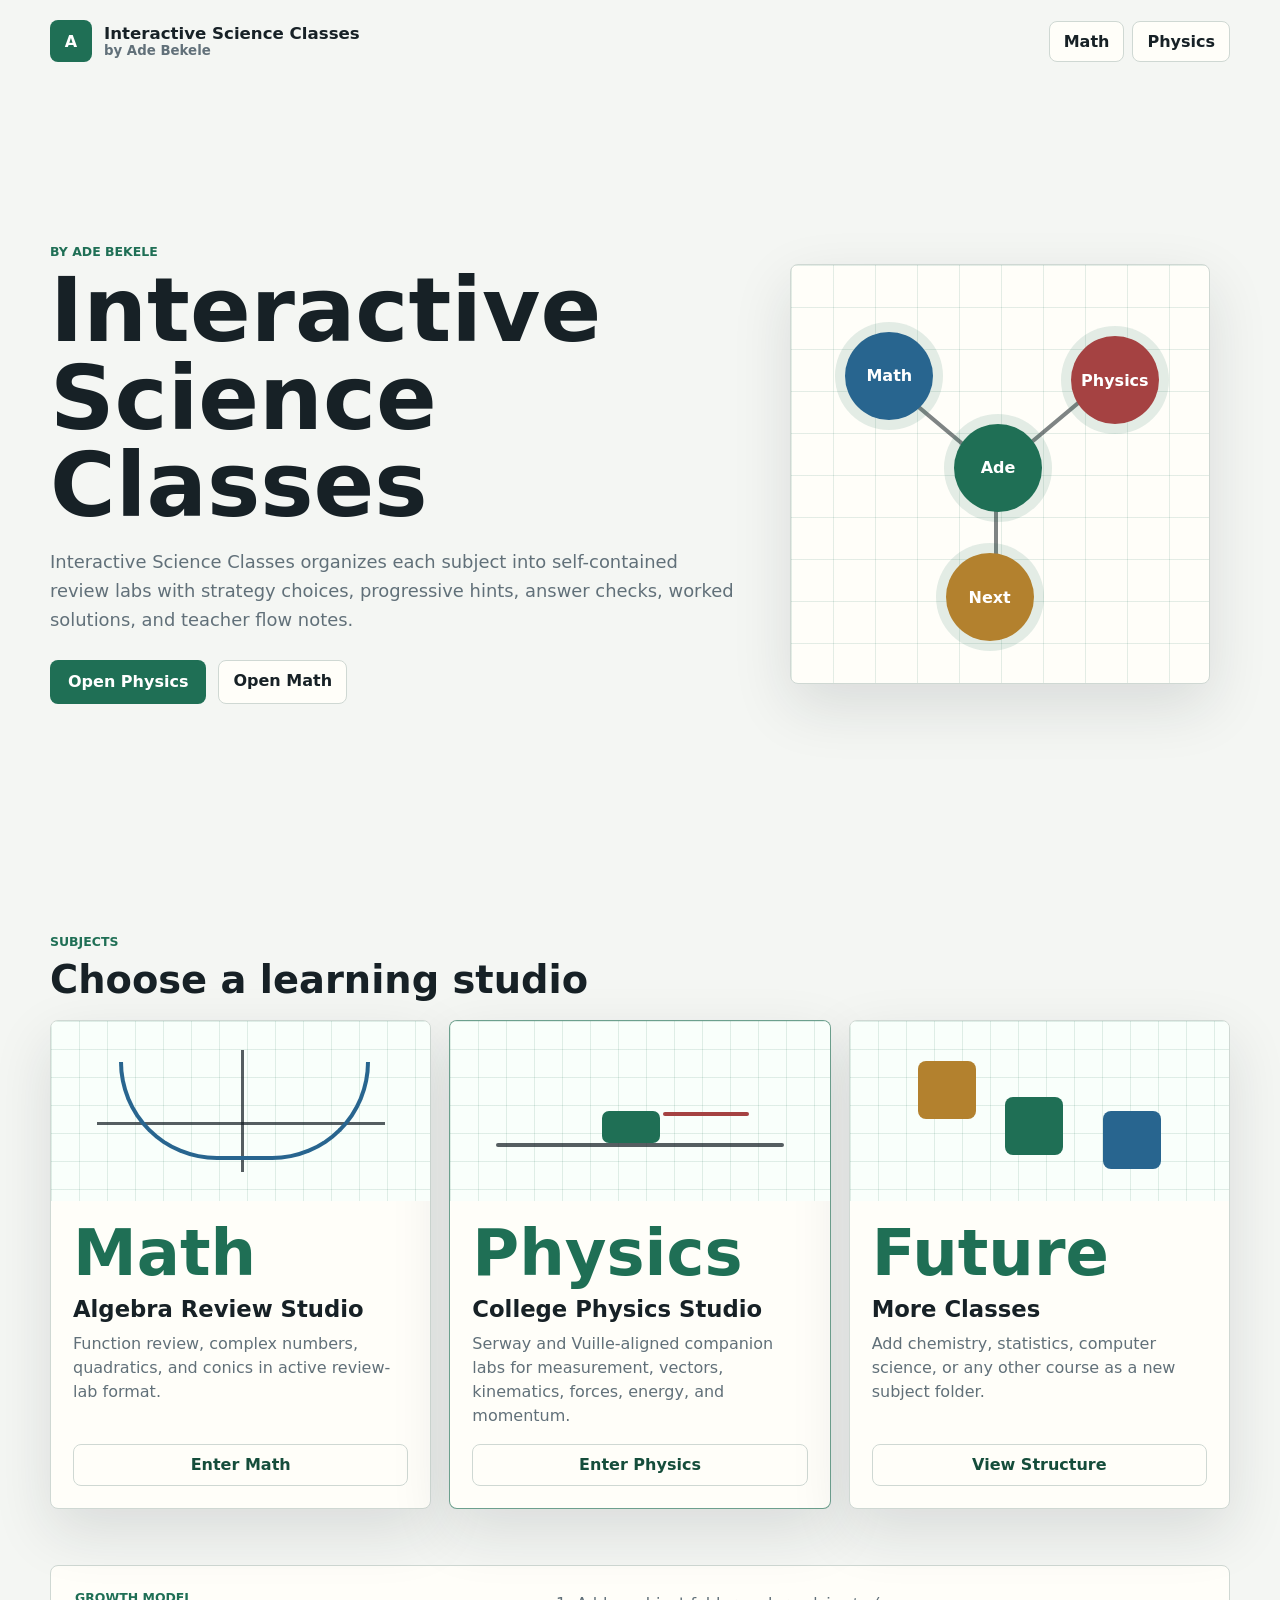
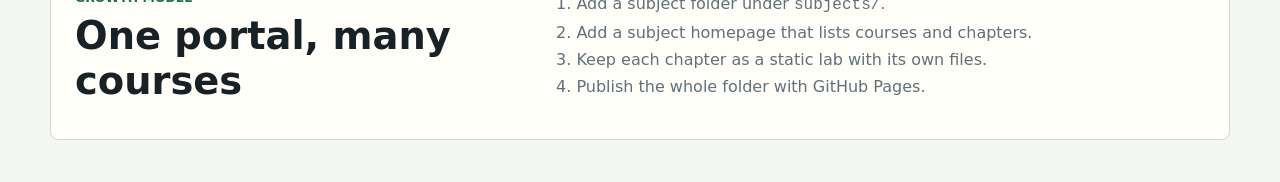
==== commit edd7b514: "Update homepage branding" ====
--- a/index.html
+++ b/index.html
@@ -3,16 +3,16 @@
   <head>
     <meta charset="utf-8">
     <meta name="viewport" content="width=device-width, initial-scale=1">
-    <title>AdeAcademy</title>
+    <title>Interactive Science Classes by Ade Bekele</title>
     <link rel="stylesheet" href="styles.css">
   </head>
   <body>
     <header class="site-header">
-      <a class="brand" href="index.html" aria-label="AdeAcademy home">
+      <a class="brand" href="index.html" aria-label="Interactive Science Classes home">
         <span class="brand-mark">A</span>
         <span>
-          <strong>AdeAcademy</strong>
-          <small>Interactive course labs</small>
+          <strong>Interactive Science Classes</strong>
+          <small>by Ade Bekele</small>
         </span>
       </a>
       <nav aria-label="Subject navigation">
@@ -24,10 +24,10 @@
     <main>
       <section class="hero">
         <div class="hero-copy">
-          <p class="eyebrow">Course Portal</p>
-          <h1>Interactive lessons for every class you teach.</h1>
+          <p class="eyebrow">By Ade Bekele</p>
+          <h1>Interactive Science Classes</h1>
           <p>
-            AdeAcademy organizes each subject into self-contained review labs with strategy choices,
+            Interactive Science Classes organizes each subject into self-contained review labs with strategy choices,
             progressive hints, answer checks, worked solutions, and teacher flow notes.
           </p>
           <div class="hero-actions">
--- a/styles.css
+++ b/styles.css
@@ -70,6 +70,10 @@
   display: block;
 }
 
+.brand strong {
+  font-size: 1.04rem;
+}
+
 .brand small {
   color: var(--muted);
   font-weight: 700;
@@ -124,7 +128,7 @@
 h1 {
   max-width: 800px;
   margin-bottom: 18px;
-  font-size: clamp(2.55rem, 6vw, 5.6rem);
+  font-size: clamp(3rem, 7vw, 6.4rem);
   line-height: 0.98;
   letter-spacing: 0;
 }
@@ -379,11 +383,16 @@
 }
 
 .subject-label {
-  margin-bottom: 8px;
+  margin-bottom: 12px;
   color: var(--green);
-  font-size: 0.82rem;
-  font-weight: 900;
-  text-transform: uppercase;
+  font-size: clamp(2.35rem, 5vw, 4.4rem);
+  line-height: 0.95;
+  font-weight: 900;
+  text-transform: none;
+}
+
+.subject-body h3 {
+  font-size: 1.42rem;
 }
 
 .subject-body p:not(.subject-label) {
